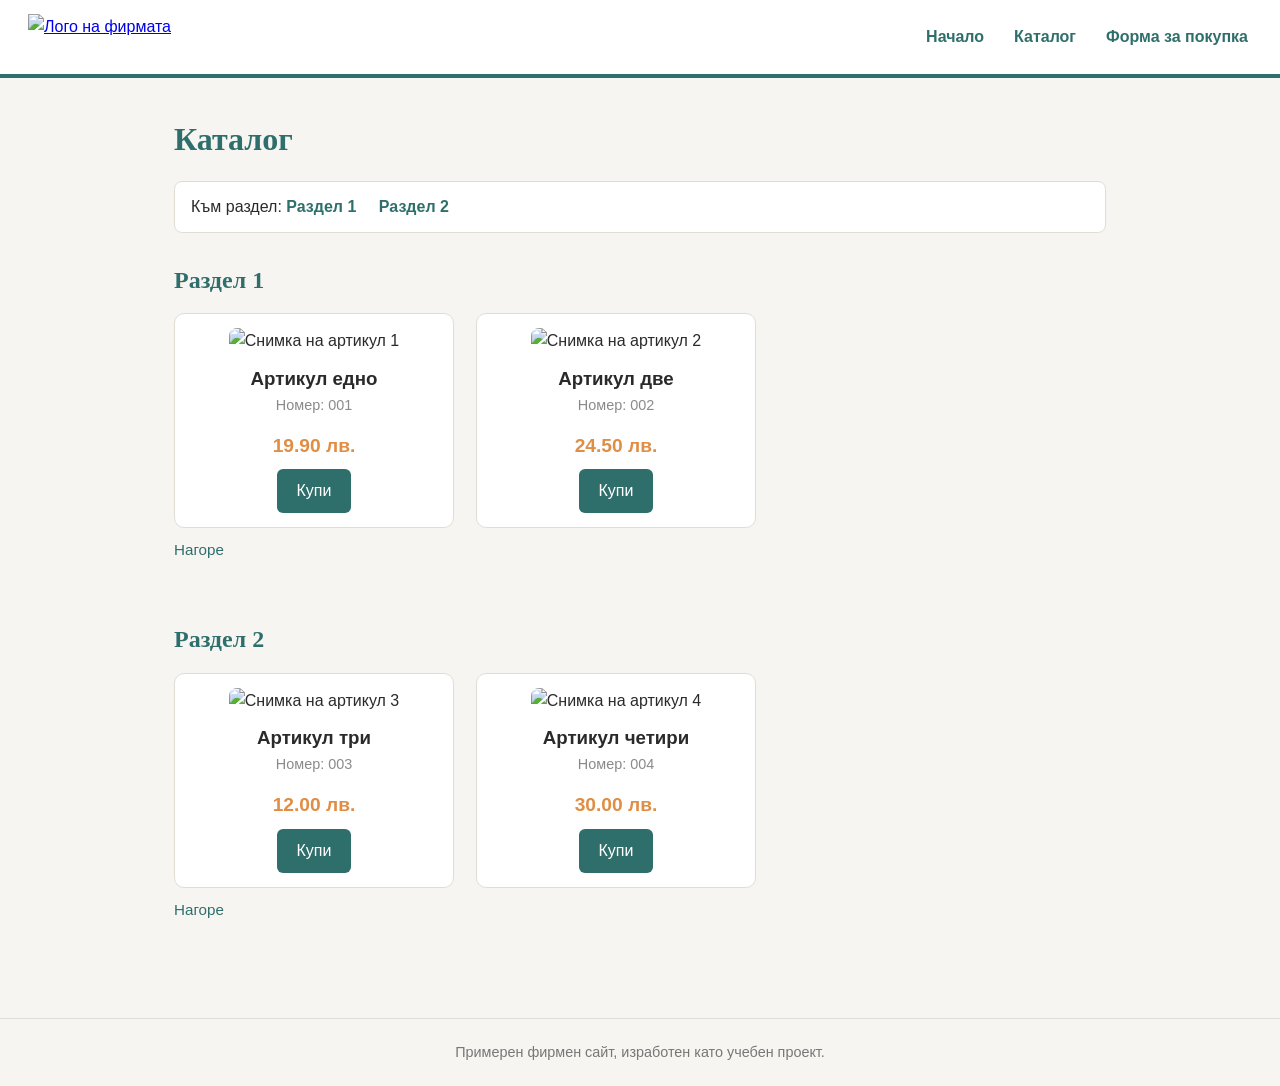
==== catalog.html @ b726cec7 "initial: copy/paste from the asignment" ====
<!DOCTYPE html>
<html lang="en">
<head>
    <meta charset="UTF-8">
    <meta name="viewport" content="width=device-width, initial-scale=1.0">
    <title>Каталог</title>
    <link rel="stylesheet" href="css/style.css">

</head>
  <!-- id="gore" слагаме на body, за да има къде да води линкът "нагоре" -->
<body id="gore">
 
  <!-- ===== HEADER: същият като на началната страница ===== -->
  <header>
    <div class="logo">
      <a href="index.html"><img src="images/logo.svg" alt="Лого на фирмата"></a>
    </div>
    <nav>
      <ul>
        <li><a href="index.html">Начало</a></li>
        <li><a href="catalog.html">Каталог</a></li>
        <li><a href="order.html">Форма за покупка</a></li>
      </ul>
    </nav>
  </header>
 
  <main>
    <h1>Каталог</h1>
 
    <!-- ВЪТРЕШНА НАВИГАЦИЯ: линкове към всеки раздел в самата страница -->
    <div class="vatreshna-navigacia">
      Към раздел:
      <a href="#razdel1">Раздел 1</a>
      <a href="#razdel2">Раздел 2</a>
    </div>
 
    <!-- ===== РАЗДЕЛ 1 ===== -->
    <h2 id="razdel1">Раздел 1</h2>
    <div class="artikuli">
 
      <!-- ЕДНА КАРТА = ЕДИН АРТИКУЛ. Копирайте този блок за нов артикул. -->
      <div class="karta">
        <img src="images/product1.svg" alt="Снимка на артикул 1">
        <h3>Артикул едно</h3>
        <p class="nomer">Номер: 001</p>
        <p class="cena">19.90 лв.</p>
        <a href="order.html" class="butoni-kupi">Купи</a>
      </div>
 
      <div class="karta">
        <img src="images/product2.svg" alt="Снимка на артикул 2">
        <h3>Артикул две</h3>
        <p class="nomer">Номер: 002</p>
        <p class="cena">24.50 лв.</p>
        <a href="order.html" class="butoni-kupi">Купи</a>
      </div>
 
    </div>
    <a href="#gore" class="nagore">Нагоре</a>
 
    <!-- ===== РАЗДЕЛ 2 ===== -->
    <h2 id="razdel2">Раздел 2</h2>
    <div class="artikuli">
 
      <div class="karta">
        <img src="images/product3.svg" alt="Снимка на артикул 3">
        <h3>Артикул три</h3>
        <p class="nomer">Номер: 003</p>
        <p class="cena">12.00 лв.</p>
        <a href="order.html" class="butoni-kupi">Купи</a>
      </div>
 
      <div class="karta">
        <img src="images/product4.svg" alt="Снимка на артикул 4">
        <h3>Артикул четири</h3>
        <p class="nomer">Номер: 004</p>
        <p class="cena">30.00 лв.</p>
        <a href="order.html" class="butoni-kupi">Купи</a>
      </div>
 
    </div>
    <a href="#gore" class="nagore">Нагоре</a>
 
  </main>
 
  <footer>
    Примерен фирмен сайт, изработен като учебен проект.
  </footer>

</body>
</html>
---- css/style.css ----
/*Смени цветовете*/
:root {
    --cvyat-fon: #f7f5f2;      /* фон на цялата страница */
  --cvyat-osnoven: #2f6f6b;  /* основен цвят, ползва се за меню и бутони */
  --cvyat-akcent: #e08e45;   /* акцент, ползва се за цени и hover */
  --cvyat-tekst: #2a2a2a;    /* цвят на обикновения текст */
  --cvyat-bjalo: #ffffff;    /* бяло за картите и менюто */
  --shrift-zaglavie: Georgia, "Times New Roman", serif;     /* за заглавия */
  --shrift-tekst: "Segoe UI", Tahoma, Verdana, sans-serif;  /* за текст */
}

* {
  margin: 0;
  padding: 0;
  box-sizing: border-box;
}

body {
  font-family: var(--shrift-tekst);
  color: var(--cvyat-tekst);
  background-color: var(--cvyat-fon);
  line-height: 1.6;
}

header {
  background-color: var(--cvyat-bjalo);
  display: flex;
  align-items: center;
  justify-content: space-between;
  padding: 14px 28px;
  border-bottom: 4px solid var(--cvyat-osnoven);
}
 
.logo img {
  display: block;
  height: 46px;     
  width: auto;
}

nav ul {
  list-style: none;
  display: flex;
  gap: 22px;
}
 
nav a {
  text-decoration: none;
  color: var(--cvyat-osnoven);
  font-weight: bold;
  padding: 6px 4px;
  border-bottom: 3px solid transparent;
}

nav a:hover {
  color: var(--cvyat-akcent);
  border-bottom: 3px solid var(--cvyat-akcent);
}

main {
  max-width: 980px;
  margin: 0 auto;       /* центрира съдържанието */
  padding: 36px 24px;
}
 
h1 {
  font-family: var(--shrift-zaglavie);
  color: var(--cvyat-osnoven);
  margin-bottom: 16px;
}
 
h2 {
  font-family: var(--shrift-zaglavie);
  color: var(--cvyat-osnoven);
  margin: 28px 0 14px;
}
 
p {
  margin-bottom: 14px;
}

.hero {
  width: 100%;
  border-radius: 10px;
  margin-top: 18px;
}

.vatreshna-navigacia {
  background-color: var(--cvyat-bjalo);
  border: 1px solid #e2ddd4;
  border-radius: 8px;
  padding: 12px 16px;
  margin-bottom: 26px;
}
 
.vatreshna-navigacia a {
  color: var(--cvyat-osnoven);
  font-weight: bold;
  text-decoration: none;
  margin-right: 18px;
}
 
.vatreshna-navigacia a:hover {
  color: var(--cvyat-akcent);
}
 
/* подреждане на артикулите в редица, която сама се пренася на нов ред */
.artikuli {
  display: flex;
  flex-wrap: wrap;
  gap: 22px;
}

.karta {
  background-color: var(--cvyat-bjalo);
  border: 1px solid #e2ddd4;
  border-radius: 10px;
  width: 280px;
  padding: 14px;
  text-align: center;
  /* плавен преход за hover ефекта по-долу */
  transition: transform 0.2s ease, box-shadow 0.2s ease;
}
 
/* DYNAMIKA: при посочване картата леко се повдига и хвърля сянка */
.karta:hover {
  transform: translateY(-6px);
  box-shadow: 0 10px 22px rgba(0, 0, 0, 0.12);
}
 
.karta img {
  width: 100%;
  border-radius: 8px;
  margin-bottom: 10px;
}
 
.karta .nomer {
  color: #8a8a8a;
  font-size: 0.9em;
}
 
.karta .cena {
  color: var(--cvyat-akcent);
  font-weight: bold;
  font-size: 1.2em;
  margin: 8px 0;
}
 
/* бутон Купи вътре в картата */
.butoni-kupi {
  display: inline-block;
  text-decoration: none;
  background-color: var(--cvyat-osnoven);
  color: var(--cvyat-bjalo);
  padding: 9px 20px;
  border-radius: 6px;
  transition: background-color 0.2s ease;
}
 
.butoni-kupi:hover {
  background-color: var(--cvyat-akcent);
}
 
/* връзка нагоре в дъното на всеки раздел */
.nagore {
  display: inline-block;
  margin: 10px 0 30px;
  color: var(--cvyat-osnoven);
  text-decoration: none;
  font-size: 0.95em;
}
 
.nagore:hover {
  color: var(--cvyat-akcent);
}

.forma {
  background-color: var(--cvyat-bjalo);
  border: 1px solid #e2ddd4;
  border-radius: 10px;
  padding: 24px;
  max-width: 460px;
}
 
/* всяко поле е в отделен ред: етикет отгоре, поле отдолу */
.pole {
  display: flex;
  flex-direction: column;
  margin-bottom: 16px;
}
 
.pole label {
  font-weight: bold;
  margin-bottom: 5px;
}
 
.pole input,
.pole select {
  padding: 9px 10px;
  border: 1px solid #c9c2b6;
  border-radius: 6px;
  font-family: var(--shrift-tekst);
  font-size: 1em;
}
 
/* поле във фокус се откроява */
.pole input:focus,
.pole select:focus {
  outline: none;
  border-color: var(--cvyat-osnoven);
}
 
/* грешно попълнено поле, след натиснат бутон, става червено.
   класът .greshka се добавя с JavaScript */
.pole input.greshka,
.pole select.greshka {
  border-color: #c0392b;
  background-color: #fdecea;
}
 
.butoni-poracaj {
  background-color: var(--cvyat-osnoven);
  color: var(--cvyat-bjalo);
  border: none;
  padding: 11px 26px;
  border-radius: 6px;
  font-size: 1em;
  cursor: pointer;
  transition: background-color 0.2s ease;
}
 
/* DYNAMIKA: бутонът сменя цвят при посочване */
.butoni-poracaj:hover {
  background-color: var(--cvyat-akcent);
}
 
/* съобщение за успех, скрито по подразбиране, показва се с JavaScript */
.uspeh {
  display: none;
  margin-top: 16px;
  padding: 12px 14px;
  background-color: #e7f4ec;
  border: 1px solid #43a047;
  border-radius: 6px;
  color: #1f6b33;
}

footer {
  text-align: center;
  padding: 22px;
  color: #777;
  font-size: 0.9em;
  border-top: 1px solid #e2ddd4;
  margin-top: 30px;
}
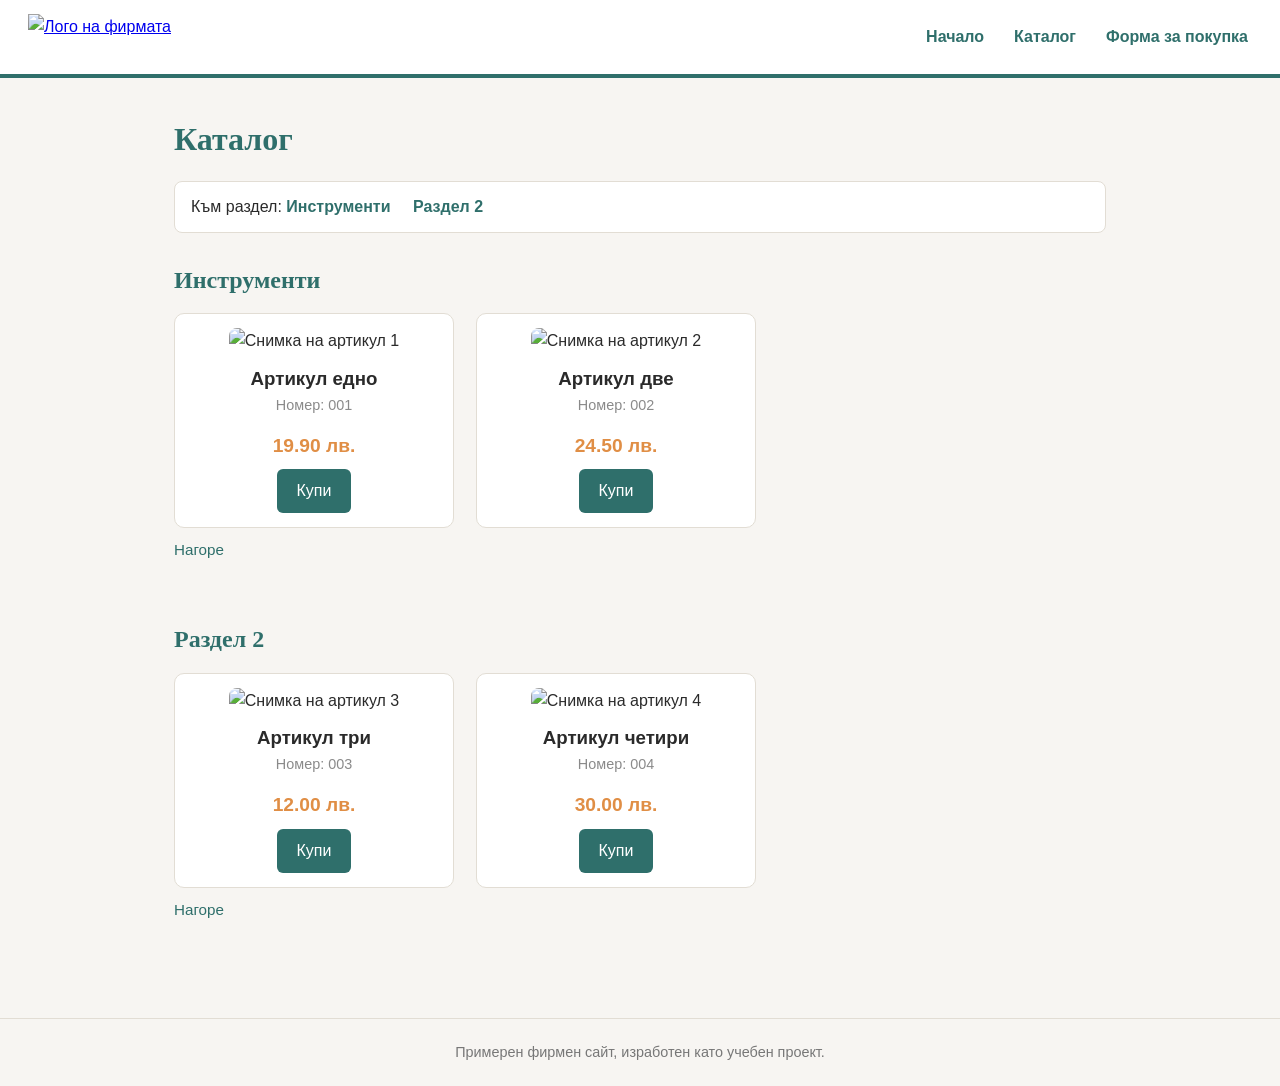
==== commit aca14ef1: "chore: baby steps in personalisation (changing text)" ====
--- a/catalog.html
+++ b/catalog.html
@@ -30,12 +30,12 @@
     <!-- ВЪТРЕШНА НАВИГАЦИЯ: линкове към всеки раздел в самата страница -->
     <div class="vatreshna-navigacia">
       Към раздел:
-      <a href="#razdel1">Раздел 1</a>
+      <a href="#razdel1">Инструменти</a>
       <a href="#razdel2">Раздел 2</a>
     </div>
  
     <!-- ===== РАЗДЕЛ 1 ===== -->
-    <h2 id="razdel1">Раздел 1</h2>
+    <h2 id="razdel1">Инструменти</h2>
     <div class="artikuli">
  
       <!-- ЕДНА КАРТА = ЕДИН АРТИКУЛ. Копирайте този блок за нов артикул. -->
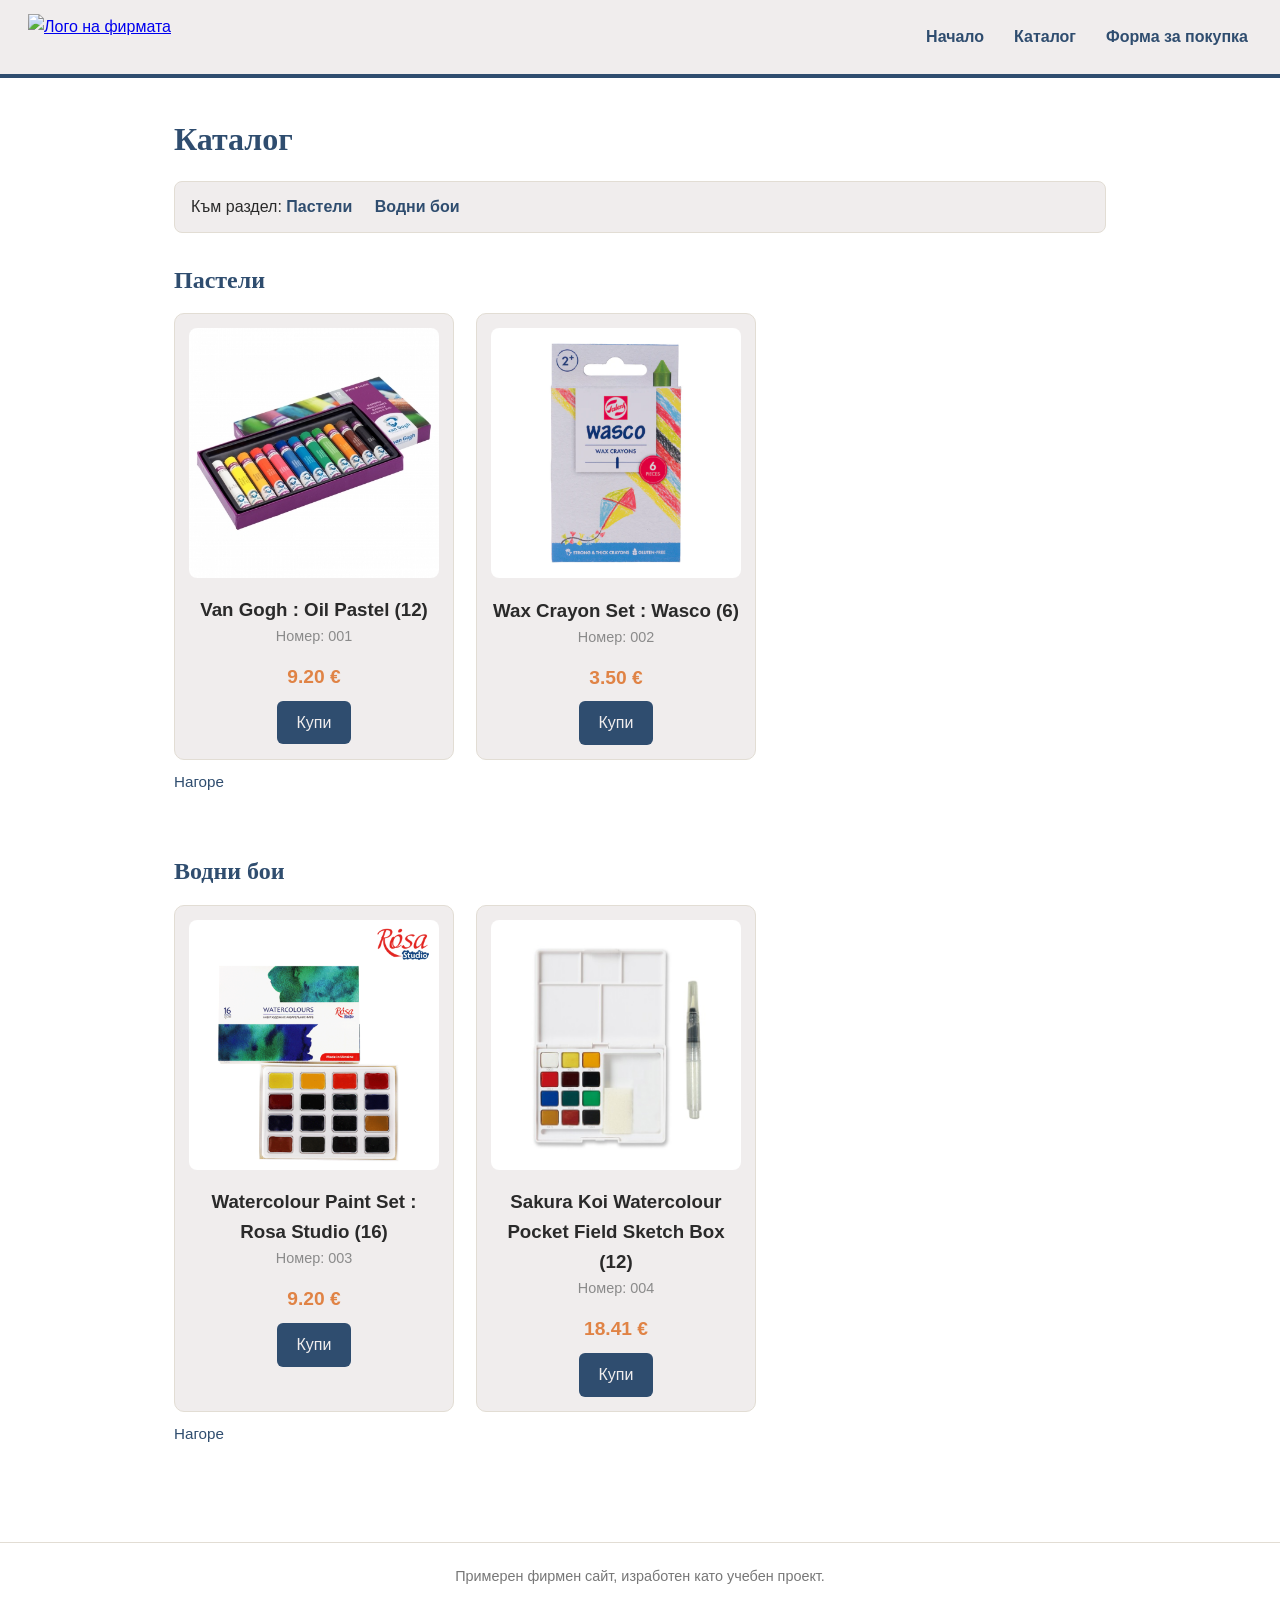
==== commit a261648b: "Finnaly decided what the site is about" ====
--- a/catalog.html
+++ b/catalog.html
@@ -29,29 +29,29 @@
  
     <!-- ВЪТРЕШНА НАВИГАЦИЯ: линкове към всеки раздел в самата страница -->
     <div class="vatreshna-navigacia">
-      Към раздел:
-      <a href="#razdel1">Инструменти</a>
-      <a href="#razdel2">Раздел 2</a>
+      Към раздел: 
+      <a href="#razdel1"> Пастели</a>
+      <a href="#razdel2">Водни бои</a>
     </div>
  
     <!-- ===== РАЗДЕЛ 1 ===== -->
-    <h2 id="razdel1">Инструменти</h2>
+    <h2 id="razdel1">Пастели</h2>
     <div class="artikuli">
  
       <!-- ЕДНА КАРТА = ЕДИН АРТИКУЛ. Копирайте този блок за нов артикул. -->
       <div class="karta">
-        <img src="images/product1.svg" alt="Снимка на артикул 1">
-        <h3>Артикул едно</h3>
+        <img src="images/VanGogh.jpg" alt="Снимка на артикул 1">
+        <h3>Van Gogh : Oil Pastel (12)</h3>
         <p class="nomer">Номер: 001</p>
-        <p class="cena">19.90 лв.</p>
+        <p class="cena">9.20 €</p>
         <a href="order.html" class="butoni-kupi">Купи</a>
       </div>
  
       <div class="karta">
-        <img src="images/product2.svg" alt="Снимка на артикул 2">
-        <h3>Артикул две</h3>
+        <img src="images/Wasco.webp" alt="Снимка на артикул 2">
+        <h3>Wax Crayon Set : Wasco (6) </h3>
         <p class="nomer">Номер: 002</p>
-        <p class="cena">24.50 лв.</p>
+        <p class="cena">3.50 €</p>
         <a href="order.html" class="butoni-kupi">Купи</a>
       </div>
  
@@ -59,22 +59,22 @@
     <a href="#gore" class="nagore">Нагоре</a>
  
     <!-- ===== РАЗДЕЛ 2 ===== -->
-    <h2 id="razdel2">Раздел 2</h2>
+    <h2 id="razdel2">Водни бои</h2>
     <div class="artikuli">
  
       <div class="karta">
-        <img src="images/product3.svg" alt="Снимка на артикул 3">
-        <h3>Артикул три</h3>
+        <img src="images/Rosa.png" alt="Снимка на артикул 3">
+        <h3>Watercolour Paint Set : Rosa Studio (16)</h3>
         <p class="nomer">Номер: 003</p>
-        <p class="cena">12.00 лв.</p>
+        <p class="cena">9.20 €</p>
         <a href="order.html" class="butoni-kupi">Купи</a>
       </div>
  
       <div class="karta">
-        <img src="images/product4.svg" alt="Снимка на артикул 4">
-        <h3>Артикул четири</h3>
+        <img src="images/SakuraKoi.jpg" alt="Снимка на артикул 4">
+        <h3>Sakura Koi Watercolour Pocket Field Sketch Box (12)</h3>
         <p class="nomer">Номер: 004</p>
-        <p class="cena">30.00 лв.</p>
+        <p class="cena">18.41 €</p>
         <a href="order.html" class="butoni-kupi">Купи</a>
       </div>
  
--- a/css/style.css
+++ b/css/style.css
@@ -1,10 +1,9 @@
-/*Смени цветовете*/
 :root {
-    --cvyat-fon: #f7f5f2;      /* фон на цялата страница */
-  --cvyat-osnoven: #2f6f6b;  /* основен цвят, ползва се за меню и бутони */
-  --cvyat-akcent: #e08e45;   /* акцент, ползва се за цени и hover */
+    --cvyat-fon: #ffffff;      /* фон на цялата страница */
+  --cvyat-osnoven: #2f4d6f;  /* основен цвят, ползва се за меню и бутони */
+  --cvyat-akcent: #e08345;   /* акцент, ползва се за цени и hover */
   --cvyat-tekst: #2a2a2a;    /* цвят на обикновения текст */
-  --cvyat-bjalo: #ffffff;    /* бяло за картите и менюто */
+  --cvyat-bjalo: #f0eded;    /* бяло за картите и менюто */
   --shrift-zaglavie: Georgia, "Times New Roman", serif;     /* за заглавия */
   --shrift-tekst: "Segoe UI", Tahoma, Verdana, sans-serif;  /* за текст */
 }
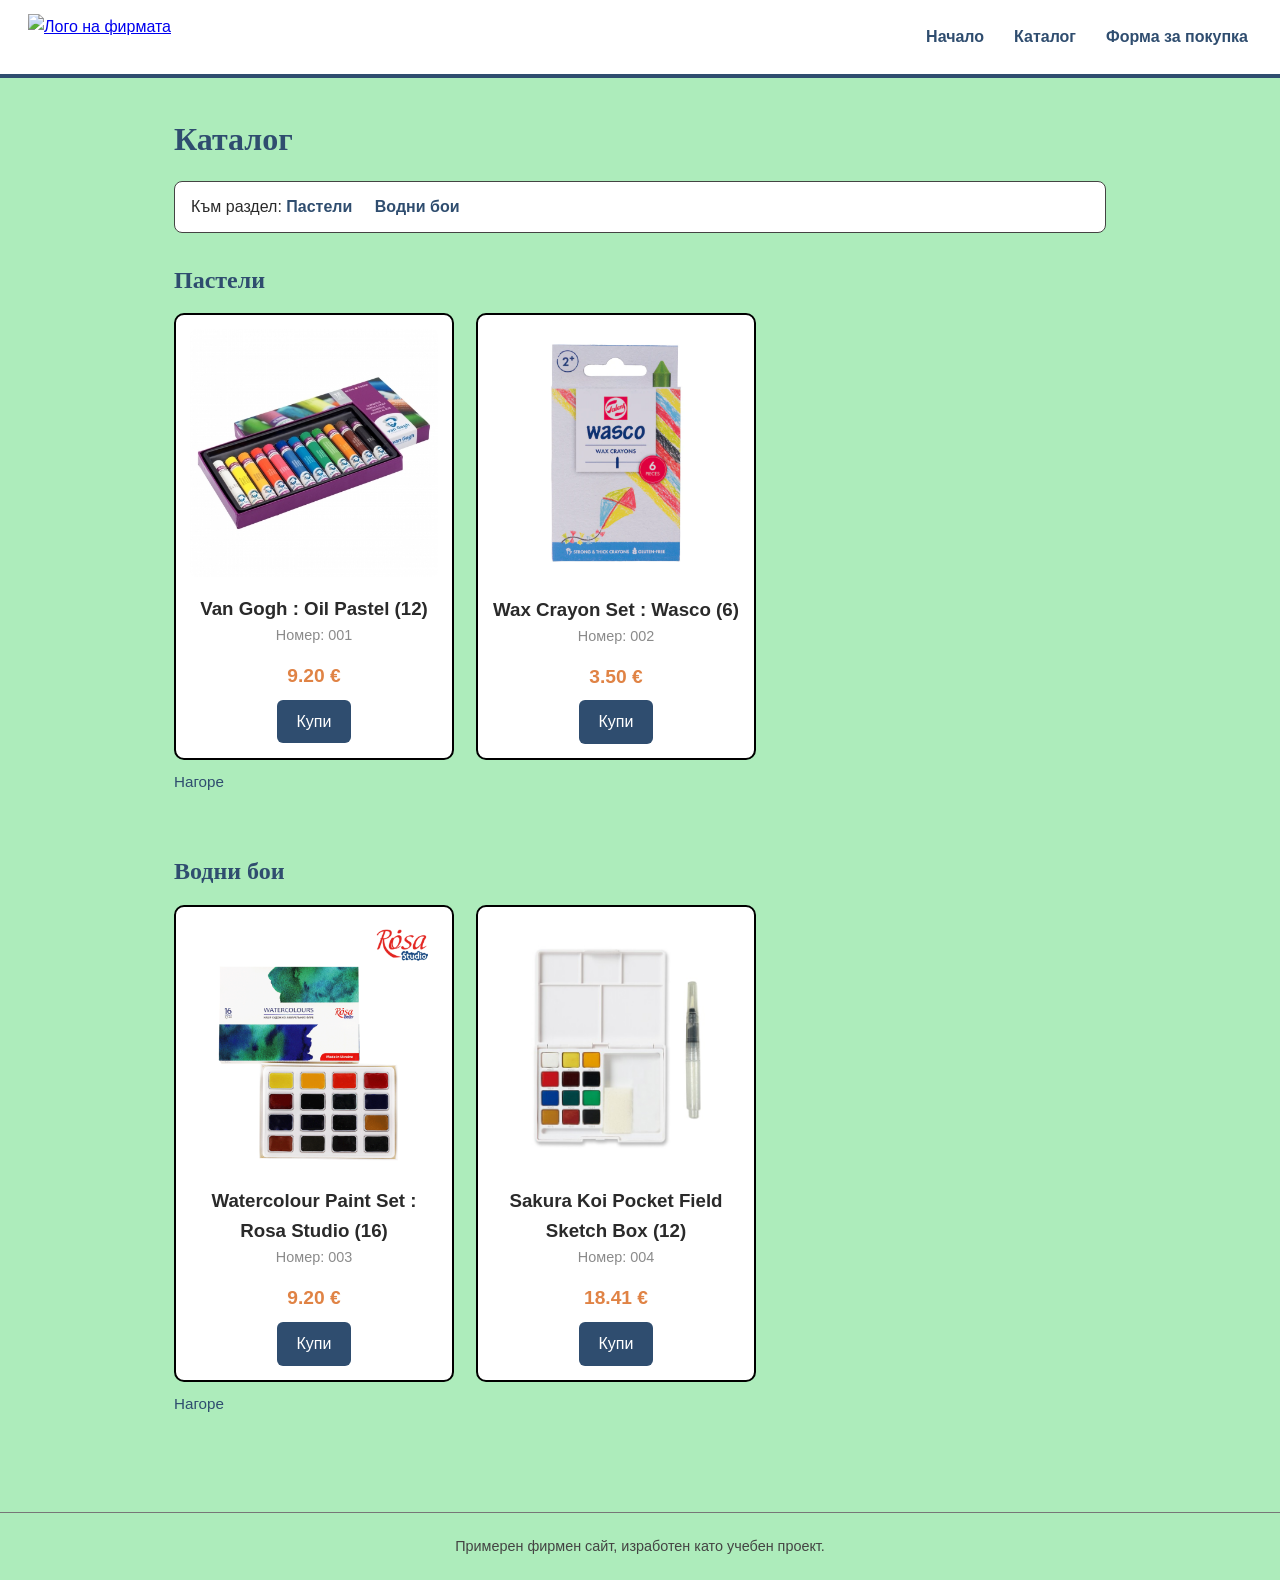
==== commit a31d9430: "pictures and colours" ====
--- a/catalog.html
+++ b/catalog.html
@@ -72,7 +72,7 @@
  
       <div class="karta">
         <img src="images/SakuraKoi.jpg" alt="Снимка на артикул 4">
-        <h3>Sakura Koi Watercolour Pocket Field Sketch Box (12)</h3>
+        <h3>Sakura Koi Pocket Field Sketch Box (12)</h3>
         <p class="nomer">Номер: 004</p>
         <p class="cena">18.41 €</p>
         <a href="order.html" class="butoni-kupi">Купи</a>
--- a/css/style.css
+++ b/css/style.css
@@ -1,9 +1,9 @@
 :root {
-    --cvyat-fon: #ffffff;      /* фон на цялата страница */
+    --cvyat-fon: #adecbb;      /* фон на цялата страница */
   --cvyat-osnoven: #2f4d6f;  /* основен цвят, ползва се за меню и бутони */
   --cvyat-akcent: #e08345;   /* акцент, ползва се за цени и hover */
   --cvyat-tekst: #2a2a2a;    /* цвят на обикновения текст */
-  --cvyat-bjalo: #f0eded;    /* бяло за картите и менюто */
+  --cvyat-bjalo: #ffffff;    /* бяло за картите и менюто */
   --shrift-zaglavie: Georgia, "Times New Roman", serif;     /* за заглавия */
   --shrift-tekst: "Segoe UI", Tahoma, Verdana, sans-serif;  /* за текст */
 }
@@ -81,11 +81,12 @@
   width: 100%;
   border-radius: 10px;
   margin-top: 18px;
+  border: 2px solid black;
 }
 
 .vatreshna-navigacia {
   background-color: var(--cvyat-bjalo);
-  border: 1px solid #e2ddd4;
+  border: 1px solid #444443;
   border-radius: 8px;
   padding: 12px 16px;
   margin-bottom: 26px;
@@ -118,6 +119,7 @@
   text-align: center;
   /* плавен преход за hover ефекта по-долу */
   transition: transform 0.2s ease, box-shadow 0.2s ease;
+  border: 2px solid black;
 }
  
 /* DYNAMIKA: при посочване картата леко се повдига и хвърля сянка */
@@ -178,6 +180,7 @@
   border-radius: 10px;
   padding: 24px;
   max-width: 460px;
+  border: 2px solid #444443;
 }
  
 /* всяко поле е в отделен ред: етикет отгоре, поле отдолу */
@@ -246,9 +249,9 @@
 footer {
   text-align: center;
   padding: 22px;
-  color: #777;
+  color: #444443;
   font-size: 0.9em;
-  border-top: 1px solid #e2ddd4;
+  border-top: 1px solid #777777;
   margin-top: 30px;
 }
 
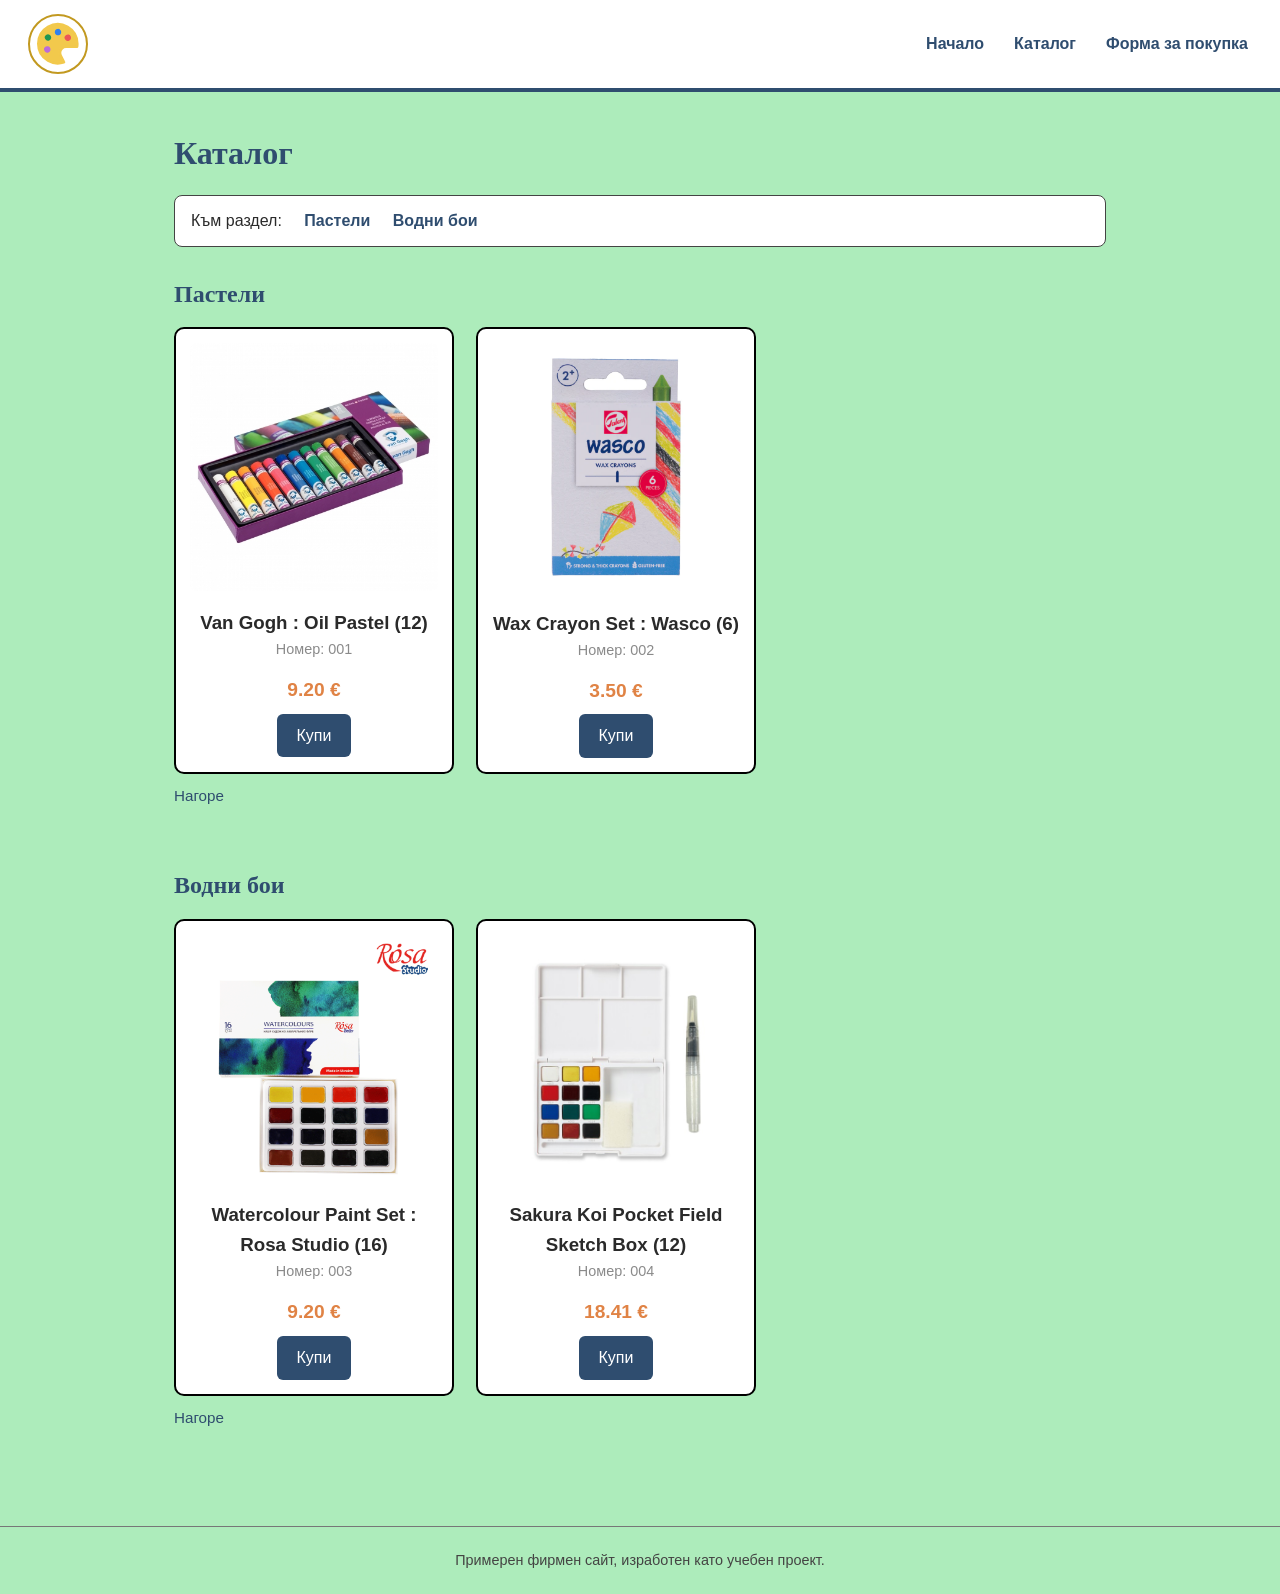
==== commit 9adf0b8d: "switched the the first img and added a logo" ====
--- a/catalog.html
+++ b/catalog.html
@@ -13,7 +13,7 @@
   <!-- ===== HEADER: същият като на началната страница ===== -->
   <header>
     <div class="logo">
-      <a href="index.html"><img src="images/logo.svg" alt="Лого на фирмата"></a>
+      <a href="index.html"><img src="images/palette.svg" alt="Лого на фирмата"></a>
     </div>
     <nav>
       <ul>
--- a/css/style.css
+++ b/css/style.css
@@ -32,8 +32,10 @@
  
 .logo img {
   display: block;
-  height: 46px;     
+  height: 60px;     
   width: auto;
+  border: 2px solid #c29920 ; /*rgb(187, 181, 149);*/
+  border-radius: 100%;
 }
 
 nav ul {
@@ -82,6 +84,7 @@
   border-radius: 10px;
   margin-top: 18px;
   border: 2px solid black;
+  opacity: 0.9;
 }
 
 .vatreshna-navigacia {
@@ -96,7 +99,7 @@
   color: var(--cvyat-osnoven);
   font-weight: bold;
   text-decoration: none;
-  margin-right: 18px;
+  margin-left: 18px;
 }
  
 .vatreshna-navigacia a:hover {
